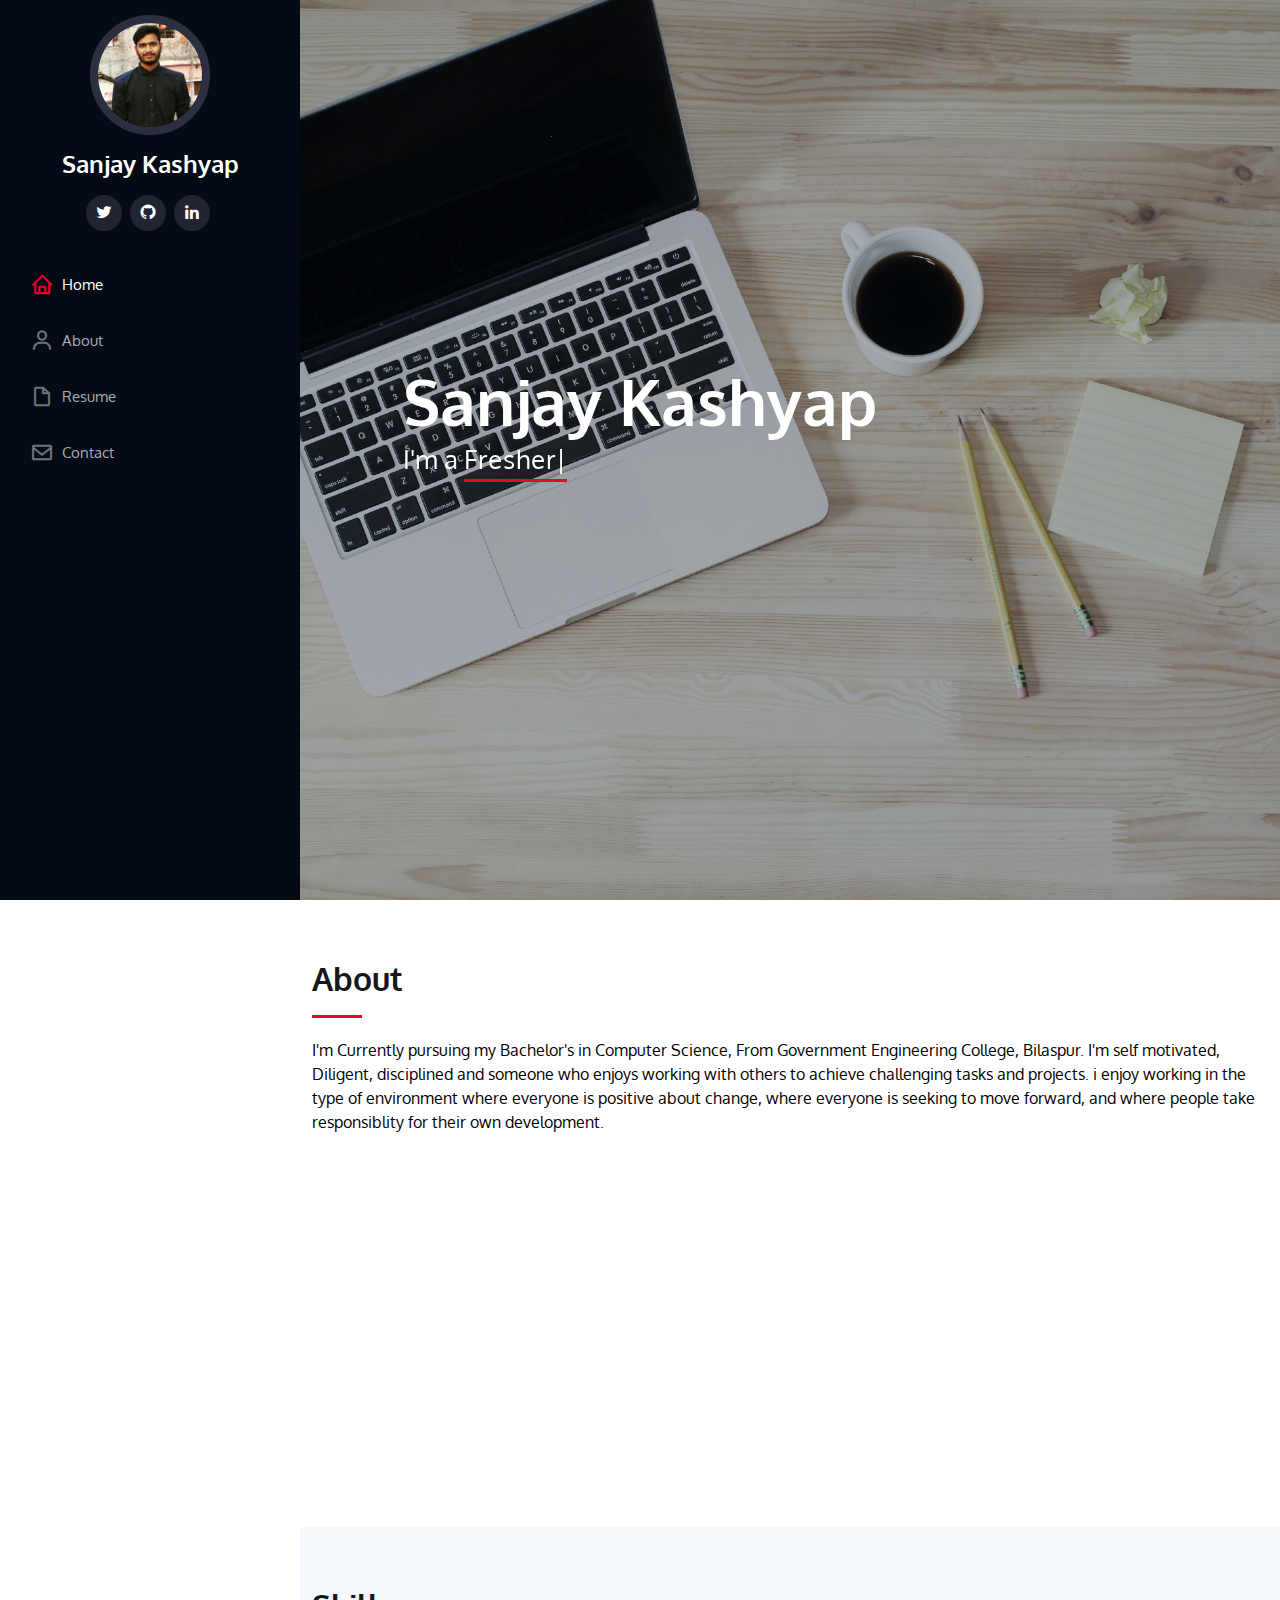
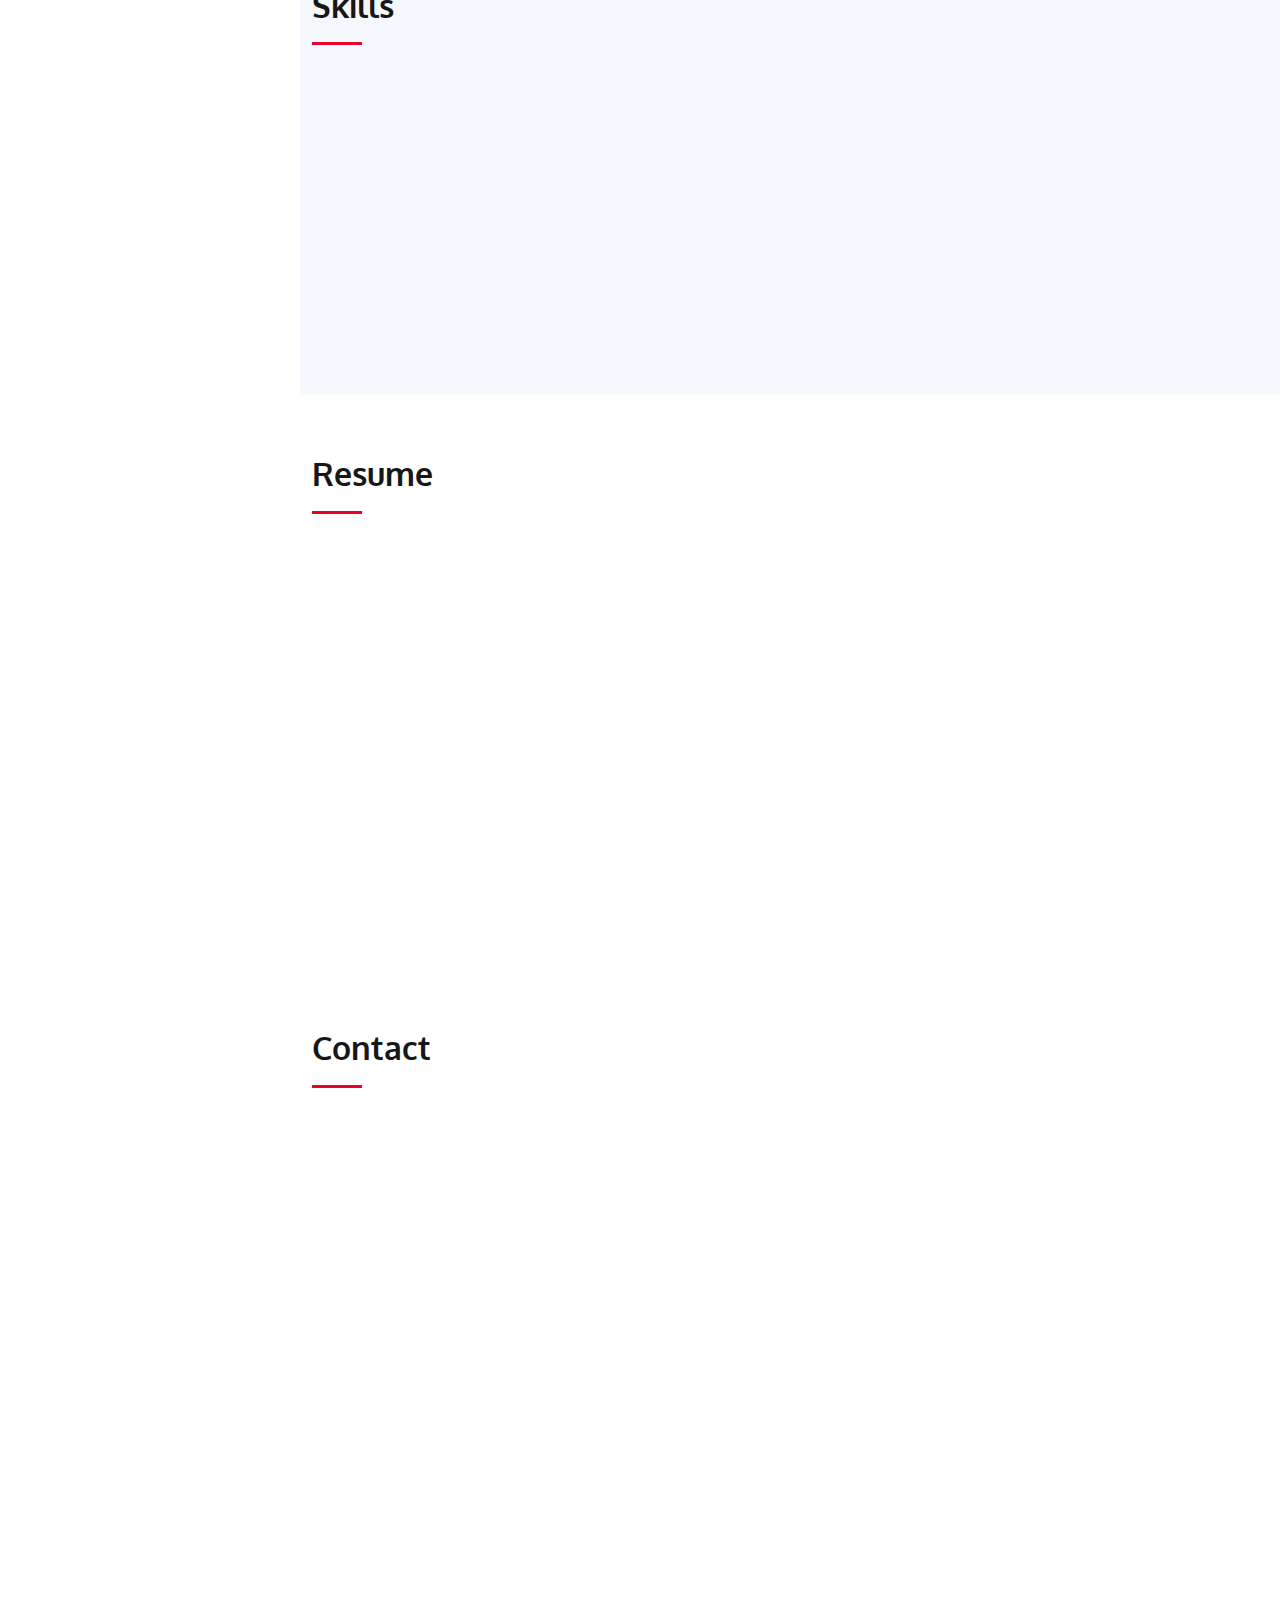
==== index.html @ d0913c65 "file uploaded" ====
<!DOCTYPE html>
<html lang="en">

<head>
  <meta charset="utf-8">
  <meta content="width=device-width, initial-scale=1.0" name="viewport">

  <title>Sanjay Kashyap</title>
  <meta content="" name="description">
  <meta content="" name="keywords">

  <!-- Favicons -->
  <link href="assets/img/favicon.png" rel="icon">
  <link href="assets/img/apple-touch-icon.png" rel="apple-touch-icon">

  <!-- Google Fonts -->
  <link rel="preconnect" href="https://fonts.googleapis.com">
<link rel="preconnect" href="https://fonts.gstatic.com" crossorigin>
<link href="https://fonts.googleapis.com/css2?family=Oxygen:wght@300&display=swap" rel="stylesheet">

  <!-- Vendor CSS Files -->
  <link href="assets/vendor/aos/aos.css" rel="stylesheet">
  <link href="assets/vendor/bootstrap/css/bootstrap.min.css" rel="stylesheet">
  <link href="assets/vendor/bootstrap-icons/bootstrap-icons.css" rel="stylesheet">
  <link href="assets/vendor/boxicons/css/boxicons.min.css" rel="stylesheet">
  <link href="assets/vendor/glightbox/css/glightbox.min.css" rel="stylesheet">
  <link href="assets/vendor/swiper/swiper-bundle.min.css" rel="stylesheet">

  <!-- Template Main CSS File -->
  <link href="assets/css/style.css" rel="stylesheet">

  
</head>

<body>

  <!-- ======= Mobile nav toggle button ======= -->
  <i class="bi bi-list mobile-nav-toggle d-xl-none"></i>

  <!-- ======= Header ======= -->
  <header id="header">
    <div class="d-flex flex-column">

      <div class="profile">
        <img src="assets/img/profile-img.jpg" alt="" class="img-fluid rounded-circle">
        <h1 class="text-light"><a href="index.html">Sanjay Kashyap</a></h1>
        <div class="social-links mt-3 text-center">
          <a href="https://twitter.com/i_sanjaykashyap" class="twitter"><i class="bx bxl-twitter"></i></a>
          <a href="https://github.com/i-sanjay-kashyap" class="Github"><i class="bx bxl-github"></i></a>
          <a href="https://www.linkedin.com/in/sanjay-kashyap-2229b2184" class="linkedin"><i class="bx bxl-linkedin"></i></a>
        </div>
      </div>

      <nav id="navbar" class="nav-menu navbar">
        <ul>
          <li><a href="#hero" class="nav-link scrollto active"><i class="bx bx-home"></i> <span>Home</span></a></li>
          <li><a href="#about" class="nav-link scrollto"><i class="bx bx-user"></i> <span>About</span></a></li>
          <li><a href="#resume" class="nav-link scrollto"><i class="bx bx-file-blank"></i> <span>Resume</span></a></li>
          <li><a href="#contact" class="nav-link scrollto"><i class="bx bx-envelope"></i> <span>Contact</span></a></li>
        </ul>
      </nav><!-- .nav-menu -->
    </div>
  </header><!-- End Header -->

  <!-- ======= Hero Section ======= -->
  <section id="hero" class="d-flex flex-column justify-content-center align-items-center">
    <div class="hero-container" data-aos="fade-in">
      <h1>Sanjay Kashyap</h1>
      <p>I'm a <span class="typed" data-typed-items="Fresher"></span></p>
    </div>
  </section><!-- End Hero -->

  <main id="main">

    <!-- ======= About Section ======= -->
    <section id="about" class="about">
      <div class="container">

        <div class="section-title">
          <h2>About</h2>
          <p>I'm Currently pursuing my Bachelor's in Computer Science, From Government Engineering College, Bilaspur. I'm self motivated, Diligent, disciplined and someone who enjoys working with others to achieve challenging tasks and projects. i enjoy working in the type of environment where everyone is positive about change, where everyone is seeking to move forward, and where people take responsiblity for their own development.</p>
        </div>

        <div class="row">
          <div class="col-lg-4" data-aos="fade-right">
            <img src="assets/img/profile-img.jpg" class="img-fluid rounded-circle" alt="">
          </div>
          <div class="col-lg-8 pt-4 pt-lg-0 content" data-aos="fade-left">
            <h3>Fresher</h3>
            <div class="row">
              <div class="col-lg-6">
                <ul>
                  <li><i class="bi bi-chevron-right"></i> <strong>Birthday:</strong> <span>9 April 2000</span></li>
                  <li><i class="bi bi-chevron-right"></i> <strong>Phone:</strong> <span>+91 89590 10625</span></li>
                  <li><i class="bi bi-chevron-right"></i> <strong>City:</strong> <span>Raipur, Chhattisgarh, India</span></li>
                </ul>
              </div>
              <div class="col-lg-6">
                <ul>
                  <li><i class="bi bi-chevron-right"></i> <strong>Age:</strong> <span>21</span></li>
                  <li><i class="bi bi-chevron-right"></i> <strong>Degree:</strong> <span>Bachelor of Engineering</span></li>
                  <li><i class="bi bi-chevron-right"></i> <strong>Email:</strong> <span>isanjaykashyap@gmail.com</span></li>
                </ul>
              </div>
            </div>
          </div>
        </div>

      </div>
    </section><!-- End About Section -->

    

    <!-- ======= Skills Section ======= -->
    <section id="skills" class="skills section-bg">
      <div class="container">

        <div class="section-title">
          <h2>Skills</h2>
        </div>

        <div class="row skills-content">

          <div class="col-lg-6" data-aos="fade-up">

            <div class="progress">
              <span class="skill">HTML <i class="val">80%</i></span>
              <div class="progress-bar-wrap">
                <div class="progress-bar" role="progressbar" aria-valuenow="80" aria-valuemin="0" aria-valuemax="100"></div>
              </div>
            </div>

            <div class="progress">
              <span class="skill">CSS <i class="val">70%</i></span>
              <div class="progress-bar-wrap">
                <div class="progress-bar" role="progressbar" aria-valuenow="70" aria-valuemin="0" aria-valuemax="100"></div>
              </div>
            </div>

            <div class="progress">
              <span class="skill">Python <i class="val">5%</i></span>
              <div class="progress-bar-wrap">
                <div class="progress-bar" role="progressbar" aria-valuenow="5" aria-valuemin="0" aria-valuemax="100"></div>
              </div>
            </div>

            <div class="progress">
              <span class="skill">Data Structures <i class="val">80%</i></span>
              <div class="progress-bar-wrap">
                <div class="progress-bar" role="progressbar" aria-valuenow="80" aria-valuemin="0" aria-valuemax="100"></div>
              </div>
            </div>

          </div>

          <div class="col-lg-6" data-aos="fade-up" data-aos-delay="100">

            <div class="progress">
              <span class="skill">C <i class="val">90%</i></span>
              <div class="progress-bar-wrap">
                <div class="progress-bar" role="progressbar" aria-valuenow="90" aria-valuemin="0" aria-valuemax="100"></div>
              </div>
            </div>

            <div class="progress">
              <span class="skill">C++ <i class="val">80%</i></span>
              <div class="progress-bar-wrap">
                <div class="progress-bar" role="progressbar" aria-valuenow="80" aria-valuemin="0" aria-valuemax="100"></div>
              </div>
            </div>

            <div class="progress">
              <span class="skill">JAVA <i class="val">0%</i></span>
              <div class="progress-bar-wrap">
                <div class="progress-bar" role="progressbar" aria-valuenow="0" aria-valuemin="0" aria-valuemax="100"></div>
              </div>
            </div>

            <div class="progress">
              <span class="skill">ALGORITHMS <i class="val">40%</i></span>
              <div class="progress-bar-wrap">
                <div class="progress-bar" role="progressbar" aria-valuenow="40" aria-valuemin="0" aria-valuemax="100"></div>
              </div>
            </div>

          </div>

        </div>

      </div>
    </section><!-- End Skills Section -->

    <!-- ======= Resume Section ======= -->
    <section id="resume" class="resume">
      <div class="container">

        <div class="section-title">
          <h2>Resume</h2>
        </div>

        <div class="row">
          <div class="col-lg-6" data-aos="fade-up">
            <h3 class="resume-title">Sumary</h3>
            <div class="resume-item pb-0">
              <h4>Sanjay Kashyap</h4>
              <p><em>I am passionate about my work, because i love what i do. i've a steady source of motivation that drives me to do my best. I'm Currently preparing for GATE.</em></p>
              
            </div>

            <h3 class="resume-title">Education</h3>
            
            <div class="resume-item">
              <h4>Bachelor of Technology</h4>
              <h5>2018 - 2022</h5>
              <p><em>Government Engineering College, Bilaspur</em></p>
            
            </div>
          </div>
          <div class="col-lg-6" data-aos="fade-up" data-aos-delay="100">
            <h3 class="resume-title">Projects</h3>
            <div class="resume-item">
              <h4>Employee management system</h4>
              <h5>Minor</h5>
              <ul>
                <li>Implementation of Link-list within Link-List.</li>
                <li>User can add positions(ex. Manager,Clerk ) and employees under them as their choice or as company’s interest. </li>
                <li>No limitation on no. of Positions and Employees. </li>
                <li>Written on C++.</li>
              </ul>
            </div>
            
          </div>
        </div>

      </div>
    </section><!-- End Resume Section -->
    <!-- ======= Contact Section ======= -->
    <section id="contact" class="contact">
      <div class="container">

        <div class="section-title">
          <h2>Contact</h2>
          
        </div>

        <div class="row" data-aos="fade-in">

          <div class="col-lg-5 d-flex align-items-stretch">
            <div class="info">
              <div class="address">
                <i class="bi bi-geo-alt"></i>
                <h4>Location:</h4>
                <p>Kashyap chawl, Badi koni, Bilaspur, 495009</p>
              </div>

              <div class="email">
                <i class="bi bi-envelope"></i>
                <h4>Email:</h4>
                <p><a href="mailto:isanjaykashyap@gmail.com">isanjaykashyap@gmail.com</a></p>
              </div>

              <div class="phone">
                <i class="bi bi-phone"></i>
                <h4>Call:</h4>
                <p><a href="tel:+91 89590 10625">+91 89590 10625</a></p>
              </div>

              
            </div>

          </div>

          <div class="col-lg-7 mt-5 mt-lg-0 d-flex align-items-stretch">
            <form action="forms/contact.php" method="post" role="form" class="php-email-form">
              <div class="row">
                <div class="form-group col-md-6">
                  <label for="name">Your Name</label>
                  <input type="text" name="name" class="form-control" id="name" required>
                </div>
                <div class="form-group col-md-6">
                  <label for="name">Your Email</label>
                  <input type="email" class="form-control" name="email" id="email" required>
                </div>
              </div>
              <div class="form-group">
                <label for="name">Subject</label>
                <input type="text" class="form-control" name="subject" id="subject" required>
              </div>
              <div class="form-group">
                <label for="name">Message</label>
                <textarea class="form-control" name="message" rows="10" required></textarea>
              </div>
              <div class="my-3">
                <div class="loading">Loading</div>
                <div class="error-message"></div>
                <div class="sent-message">Your message has been sent. Thank you!</div>
              </div>
              <div class="text-center"><button type="submit">Send Message</button></div>
            </form>
          </div>

        </div>

      </div>
    </section><!-- End Contact Section -->

  </main><!-- End main -->

  <!-- ======= Footer ======= -->
  <footer id="footer">
    
  </footer><!-- End  Footer -->

  <a href="#" class="back-to-top d-flex align-items-center justify-content-center"><i class="bi bi-arrow-up-short"></i></a>

  <!-- Vendor JS Files -->
  <script src="assets/vendor/aos/aos.js"></script>
  <script src="assets/vendor/bootstrap/js/bootstrap.bundle.min.js"></script>
  <script src="assets/vendor/glightbox/js/glightbox.min.js"></script>
  <script src="assets/vendor/isotope-layout/isotope.pkgd.min.js"></script>
  <script src="assets/vendor/php-email-form/validate.js"></script>
  <script src="assets/vendor/purecounter/purecounter.js"></script>
  <script src="assets/vendor/swiper/swiper-bundle.min.js"></script>
  <script src="assets/vendor/typed.js/typed.min.js"></script>
  <script src="assets/vendor/waypoints/noframework.waypoints.js"></script>

  <!-- Template Main JS File -->
  <script src="assets/js/main.js"></script>

</body>

</html>
---- assets/css/style.css ----
/*--------------------------------------------------------------
# General
--------------------------------------------------------------*/
body {
  font-family: 'Oxygen', sans-serif;
  color: #000000;
}

a {
  color: #eb0029;
  text-decoration: none;
}

a:hover {
  color: #c40000;
  text-decoration: none;
}

h1, h2, h3, h4, h5, h6 {
  font-family: 'Oxygen', sans-serif;
}

/*--------------------------------------------------------------
# Back to top button
--------------------------------------------------------------*/
.back-to-top {
  position: fixed;
  visibility: hidden;
  opacity: 0;
  right: 15px;
  bottom: 15px;
  z-index: 996;
  background: #eb0029;
  width: 40px;
  height: 40px;
  border-radius: 50px;
  transition: all 0.4s;
}

.back-to-top i {
  font-size: 28px;
  background: #eb0029;
  color: #fff;
  line-height: 0;
}

.back-to-top:hover {
  background: #ffffff;
  color: #eb0029;
}

.back-to-top.active {
  visibility: visible;
  opacity: 1;
}

/*--------------------------------------------------------------
# Header
--------------------------------------------------------------*/
#header {
  position: fixed;
  top: 0;
  left: 0;
  bottom: 0;
  width: 300px;
  transition: all ease-in-out 0.5s;
  z-index: 9997;
  transition: all 0.5s;
  padding: 0 15px;
  background: #040b14;
  overflow-y: auto;
}

#header .profile img {
  margin: 15px auto;
  display: block;
  width: 120px;
  border: 8px solid #2c2f3f;
}

#header .profile h1 {
  font-size: 24px;
  margin: 0;
  padding: 0;
  font-weight: 600;
  -moz-text-align-last: center;
  text-align-last: center;
  font-family: 'Oxygen', sans-serif;
}

#header .profile h1 a, #header .profile h1 a:hover>a {
  color: #fff;
  text-decoration: none;
}

#header .profile .social-links a {
  font-size: 18px;
  display: inline-block;
  background: #212431;
  color: #fff;
  line-height: 1;
  padding: 8px 0;
  margin-right: 4px;
  border-radius: 50%;
  text-align: center;
  width: 36px;
  height: 36px;
  transition: 0.3s;
}

#header .profile .social-links a:hover {
  background: #eb0029;
  color: #fff;
  text-decoration: none;
}

#main {
  margin-left: 300px;
}

@media (max-width: 1199px) {
  #header {
    left: -300px;
  }
  #main {
    margin-left: 0;
  }
}

/*--------------------------------------------------------------
# Navigation Menu
--------------------------------------------------------------*/
/* Desktop Navigation */
.nav-menu {
  padding: 30px 0 0 0;
}

.nav-menu * {
  margin: 0;
  padding: 0;
  list-style: none;
}

.nav-menu > ul > li {
  position: relative;
  white-space: nowrap;
}

.nav-menu a, .nav-menu a:focus {
  display: flex;
  align-items: center;
  color: #a8a9b4;
  padding: 12px 15px;
  margin-bottom: 8px;
  transition: 0.3s;
  font-size: 15px;
}

.nav-menu a i, .nav-menu a:focus i {
  font-size: 24px;
  padding-right: 8px;
  color: #6f7180;
}

.nav-menu a:hover, .nav-menu .active, .nav-menu .active:focus, .nav-menu li:hover > a {
  text-decoration: none;
  color: #fff;
}

.nav-menu a:hover i, .nav-menu .active i, .nav-menu .active:focus i, .nav-menu li:hover > a i {
  color: #eb0029;
}

/* Mobile Navigation */
.mobile-nav-toggle {
  position: fixed;
  right: 15px;
  top: 15px;
  z-index: 9998;
  border: 0;
  font-size: 24px;
  transition: all 0.4s;
  outline: none !important;
  background-color: #eb0029;
  color: #fff;
  width: 40px;
  height: 40px;
  display: inline-flex;
  align-items: center;
  justify-content: center;
  line-height: 0;
  border-radius: 50px;
  cursor: pointer;
}

.mobile-nav-active {
  overflow: hidden;
}

.mobile-nav-active #header {
  left: 0;
}

/*--------------------------------------------------------------
# Hero Section
--------------------------------------------------------------*/
#hero {
  width: 100%;
  height: 100vh;
  background: url("../img/hero-bg.jpg") top center;
  background-size: cover;
}

#hero:before {
  content: "";
  background: rgba(5, 13, 24, 0.3);
  position: absolute;
  bottom: 0;
  top: 0;
  left: 0;
  right: 0;
  z-index: 1;
}

#hero .hero-container {
  position: relative;
  z-index: 2;
  min-width: 300px;
}

#hero h1 {
  margin: 0 0 10px 0;
  font-size: 64px;
  font-weight: 700;
  line-height: 56px;
  color: #fff;
}

#hero p {
  color: #fff;
  margin-bottom: 50px;
  font-size: 26px;
  font-family: 'Oxygen', sans-serif;
}

#hero p span {
  color: #fff;
  padding-bottom: 4px;
  letter-spacing: 1px;
  border-bottom: 3px solid #eb0029;
}

@media (min-width: 1024px) {
  #hero {
    background-attachment: fixed;
  }
}

@media (max-width: 768px) {
  #hero h1 {
    font-size: 28px;
    line-height: 36px;
  }
  #hero h2 {
    font-size: 18px;
    line-height: 24px;
    margin-bottom: 30px;
  }
}

/*--------------------------------------------------------------
# Sections General
--------------------------------------------------------------*/
section {
  padding: 60px 0;
  overflow: hidden;
}

.section-bg {
  background: #f5f8fd;
}

.section-title {
  padding-bottom: 30px;
}

.section-title h2 {
  font-size: 32px;
  font-weight: bold;
  margin-bottom: 20px;
  padding-bottom: 20px;
  position: relative;
  color: #171717;
}

.section-title h2::after {
  content: '';
  position: absolute;
  display: block;
  width: 50px;
  height: 3px;
  background: #eb0029;
  bottom: 0;
  left: 0;
}

.section-title p {
  margin-bottom: 0;
}

/*--------------------------------------------------------------
# About
--------------------------------------------------------------*/
.about .content h3 {
  font-weight: 700;
  font-size: 26px;
  color: #171717;
}

.about .content ul {
  list-style: none;
  padding: 0;
}

.about .content ul li {
  margin-bottom: 20px;
  display: flex;
  align-items: center;
}

.about .content ul strong {
  margin-right: 10px;
}

.about .content ul i {
  font-size: 16px;
  margin-right: 5px;
  color: #eb0029;
  line-height: 0;
}

.about .content p:last-child {
  margin-bottom: 0;
}

/*--------------------------------------------------------------
# Skills
--------------------------------------------------------------*/
.skills .progress {
  height: 60px;
  display: block;
  background: none;
  border-radius: 0;
}

.skills .progress .skill {
  padding: 0;
  margin: 0 0 6px 0;
  text-transform: uppercase;
  display: block;
  font-weight: 600;
  font-family: 'Oxygen', sans-serif;
  color: #050d18;
}

.skills .progress .skill .val {
  float: right;
  font-style: normal;
}

.skills .progress-bar-wrap {
  background: #dce8f8;
  height: 10px;
}

.skills .progress-bar {
  width: 1px;
  height: 10px;
  transition: .9s;
  background-color: #eb0029;
}

/*--------------------------------------------------------------
# Resume
--------------------------------------------------------------*/
.resume .resume-title {
  font-size: 26px;
  font-weight: 700;
  margin-top: 20px;
  margin-bottom: 20px;
  color: #040b14;
}

.resume .resume-item {
  padding: 0 0 20px 20px;
  margin-top: -2px;
  border-left: 2px solid #eb0029;
  position: relative;
}

.resume .resume-item h4 {
  line-height: 18px;
  font-size: 18px;
  font-weight: 600;
  text-transform: uppercase;
  font-family: 'Oxygen', sans-serif;
  color: #000000;
  margin-bottom: 10px;
}

.resume .resume-item h5 {
  font-size: 16px;
  background: #e4edf9;
  padding: 5px 15px;
  display: inline-block;
  font-weight: 600;
  margin-bottom: 10px;
}

.resume .resume-item ul {
  padding-left: 20px;
}

.resume .resume-item ul li {
  padding-bottom: 10px;
}

.resume .resume-item:last-child {
  padding-bottom: 0;
}

.resume .resume-item::before {
  content: "";
  position: absolute;
  width: 16px;
  height: 16px;
  border-radius: 50px;
  left: -9px;
  top: 0;
  background: #fff;
  border: 2px solid #eb0029;
}


/*--------------------------------------------------------------
# Contact
--------------------------------------------------------------*/
.contact {
  padding-bottom: 130px;
}

.contact .info {
  padding: 30px;
  background: #fff;
  width: 100%;
  box-shadow: 0 0 24px 0 rgba(0, 0, 0, 0.12);
}

.contact .info i {
  font-size: 20px;
  color: #eb0029;
  float: left;
  width: 44px;
  height: 44px;
  background: #dff3fc;
  display: flex;
  justify-content: center;
  align-items: center;
  border-radius: 50px;
  transition: all 0.3s ease-in-out;
}

.contact .info h4 {
  padding: 0 0 0 60px;
  font-size: 22px;
  font-weight: 600;
  margin-bottom: 5px;
  color: #050d18;
}

.contact .info p {
  padding: 0 0 10px 60px;
  margin-bottom: 20px;
  font-size: 14px;
  color: #eb0029;
}

.contact .info .email p {
  padding-top: 5px;
}

.contact .info .social-links {
  padding-left: 60px;
}

.contact .info .social-links a {
  font-size: 18px;
  display: inline-block;
  background: #333;
  color: #fff;
  line-height: 1;
  padding: 8px 0;
  border-radius: 50%;
  text-align: center;
  width: 36px;
  height: 36px;
  transition: 0.3s;
  margin-right: 10px;
}

.contact .info .social-links a:hover {
  background: #eb0029;
  color: #fff;
}

.contact .info .email:hover i, .contact .info .address:hover i, .contact .info .phone:hover i {
  background: #eb0029;
  color: #fff;
}

.contact .php-email-form {
  width: 100%;
  padding: 30px;
  background: #fff;
  box-shadow: 0 0 24px 0 rgba(0, 0, 0, 0.12);
}

.contact .php-email-form .form-group {
  padding-bottom: 8px;
}

.contact .php-email-form .validate {
  display: none;
  color: red;
  margin: 0 0 15px 0;
  font-weight: 400;
  font-size: 13px;
}

.contact .php-email-form .error-message {
  display: none;
  color: #fff;
  background: #ed3c0d;
  text-align: left;
  padding: 15px;
  font-weight: 600;
}

.contact .php-email-form .error-message br + br {
  margin-top: 25px;
}

.contact .php-email-form .sent-message {
  display: none;
  color: #fff;
  background: #18d26e;
  text-align: center;
  padding: 15px;
  font-weight: 600;
}

.contact .php-email-form .loading {
  display: none;
  background: #fff;
  text-align: center;
  padding: 15px;
}

.contact .php-email-form .loading:before {
  content: "";
  display: inline-block;
  border-radius: 50%;
  width: 24px;
  height: 24px;
  margin: 0 10px -6px 0;
  border: 3px solid #18d26e;
  border-top-color: #eee;
  -webkit-animation: animate-loading 1s linear infinite;
  animation: animate-loading 1s linear infinite;
}

.contact .php-email-form .form-group {
  margin-bottom: 15px;
}

.contact .php-email-form label {
  padding-bottom: 8px;
}

.contact .php-email-form input, .contact .php-email-form textarea {
  border-radius: 0;
  box-shadow: none;
  font-size: 14px;
}

.contact .php-email-form input {
  height: 44px;
}

.contact .php-email-form textarea {
  padding: 10px 15px;
}

.contact .php-email-form button[type="submit"] {
  background: #eb0029;
  border: 0;
  padding: 10px 24px;
  color: #fff;
  transition: 0.4s;
  border-radius: 4px;
}

.contact .php-email-form button[type="submit"]:hover {
  color: #eb0029;
  background: #fff;
}

@-webkit-keyframes animate-loading {
  0% {
    transform: rotate(0deg);
  }
  100% {
    transform: rotate(360deg);
  }
}

@keyframes animate-loading {
  0% {
    transform: rotate(0deg);
  }
  100% {
    transform: rotate(360deg);
  }
}

/*--------------------------------------------------------------
# Breadcrumbs
--------------------------------------------------------------*/
.breadcrumbs {
  padding: 20px 0;
  background: #f9f9f9;
}

.breadcrumbs h2 {
  font-size: 26px;
  font-weight: 300;
}

.breadcrumbs ol {
  display: flex;
  flex-wrap: wrap;
  list-style: none;
  padding: 0;
  margin: 0;
  font-size: 15px;
}

.breadcrumbs ol li + li {
  padding-left: 10px;
}

.breadcrumbs ol li + li::before {
  display: inline-block;
  padding-right: 10px;
  color: #0e2442;
  content: "/";
}

@media (max-width: 768px) {
  .breadcrumbs .d-flex {
    display: block !important;
  }
  .breadcrumbs ol {
    display: block;
  }
  .breadcrumbs ol li {
    display: inline-block;
  }
}

/*--------------------------------------------------------------
# Footer
--------------------------------------------------------------*/
#footer {
  padding: 15px;
  color: #f4f6fd;
  font-size: 14px;
  position: fixed;
  left: 0;
  bottom: 0;
  width: 300px;
  z-index: 9999;
  background: #040b14;
}

@media (max-width: 1199px) {
  #footer {
    position: static;
    width: auto;
    padding-right: 20px 15px;
  }
}
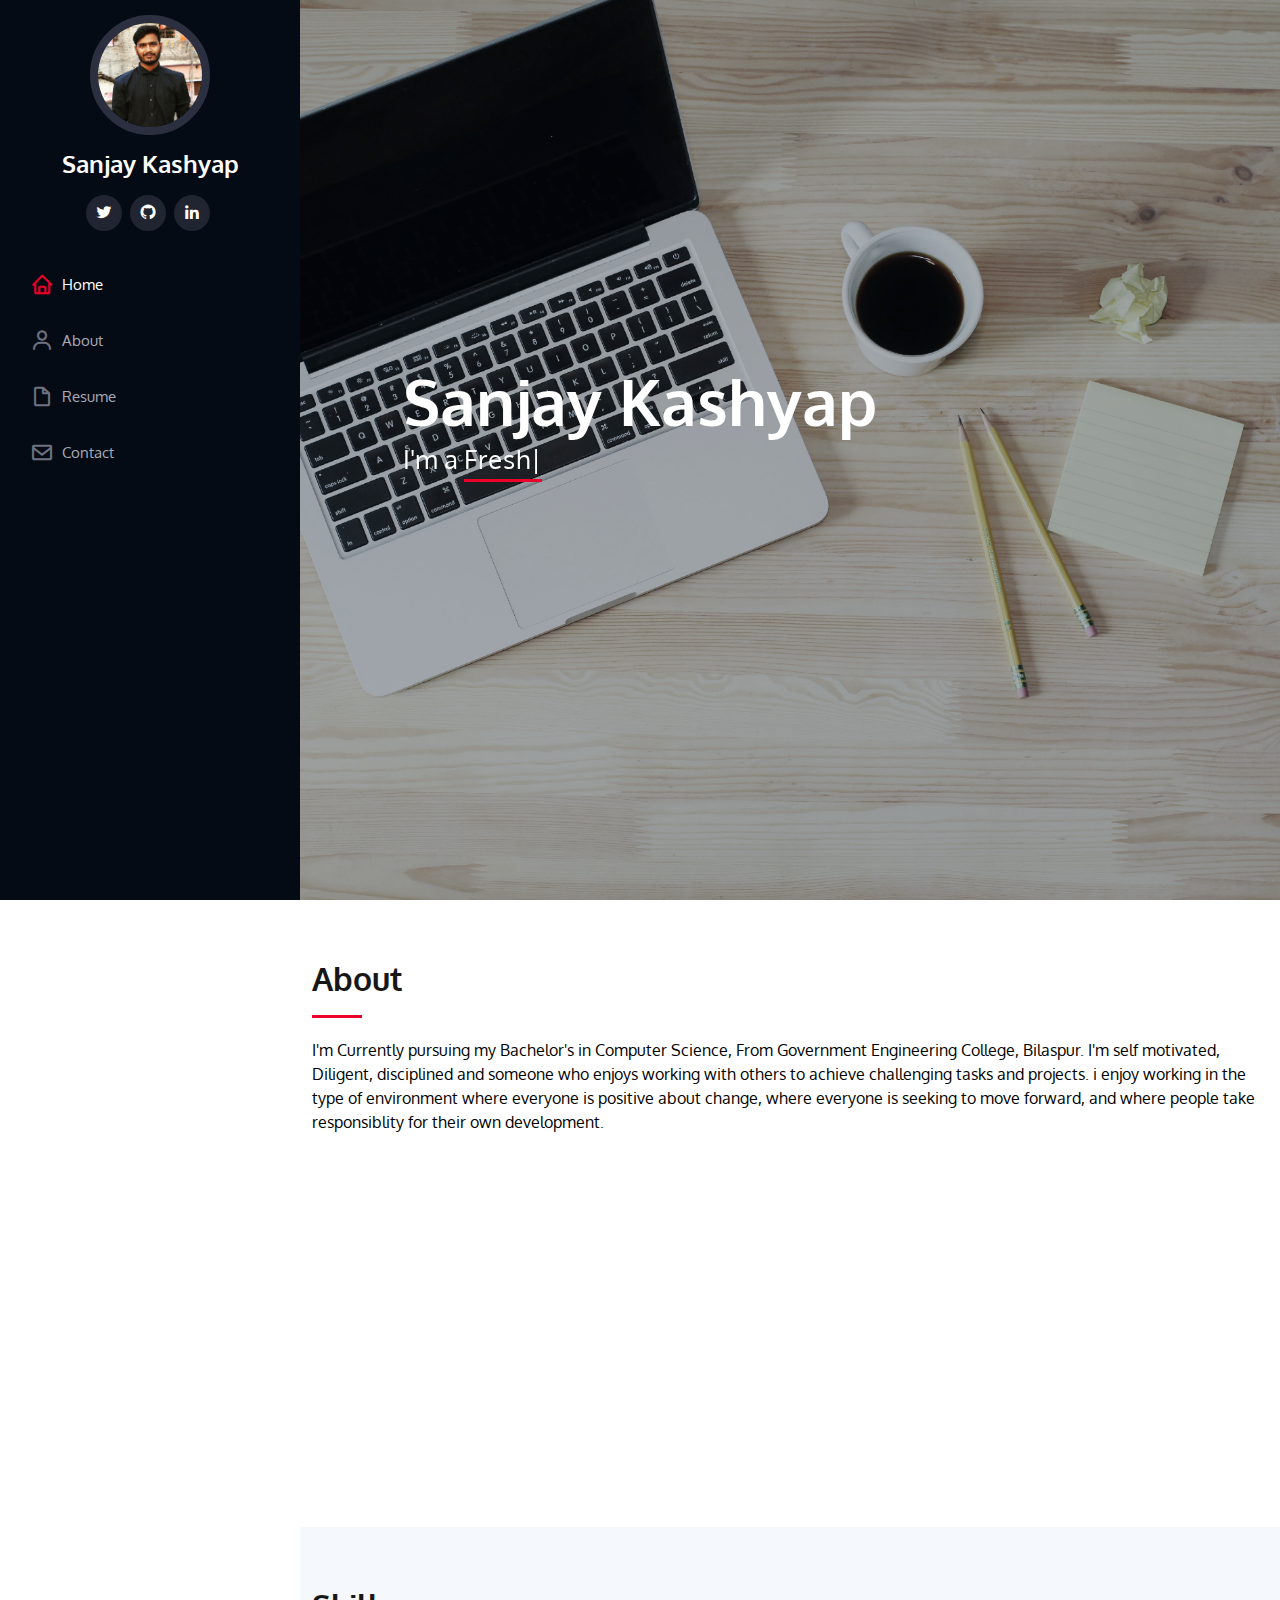
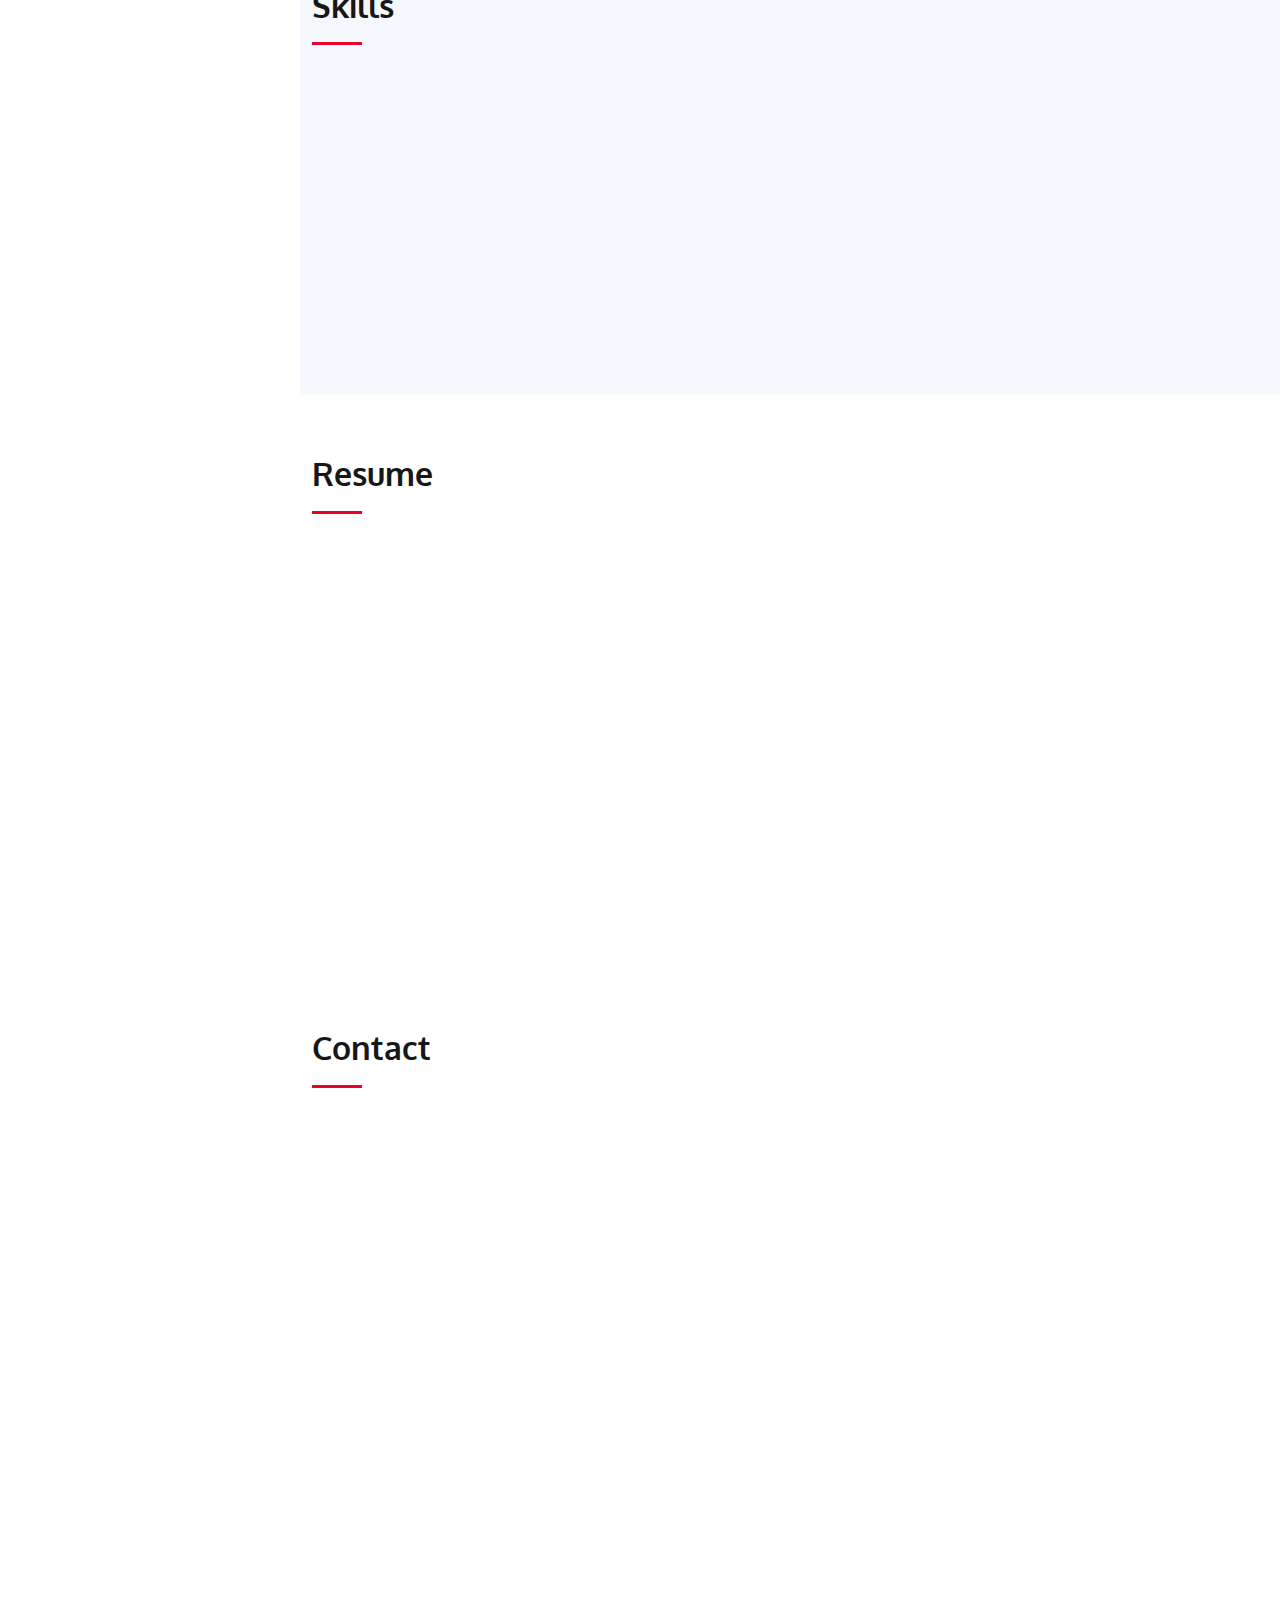
==== commit ef74f4e7: "B.E." ====
--- a/index.html
+++ b/index.html
@@ -210,7 +210,7 @@
             <h3 class="resume-title">Education</h3>
             
             <div class="resume-item">
-              <h4>Bachelor of Technology</h4>
+              <h4>Bachelor of Engineering</h4>
               <h5>2018 - 2022</h5>
               <p><em>Government Engineering College, Bilaspur</em></p>
             
@@ -329,4 +329,4 @@
 
 </body>
 
-</html>+</html>
